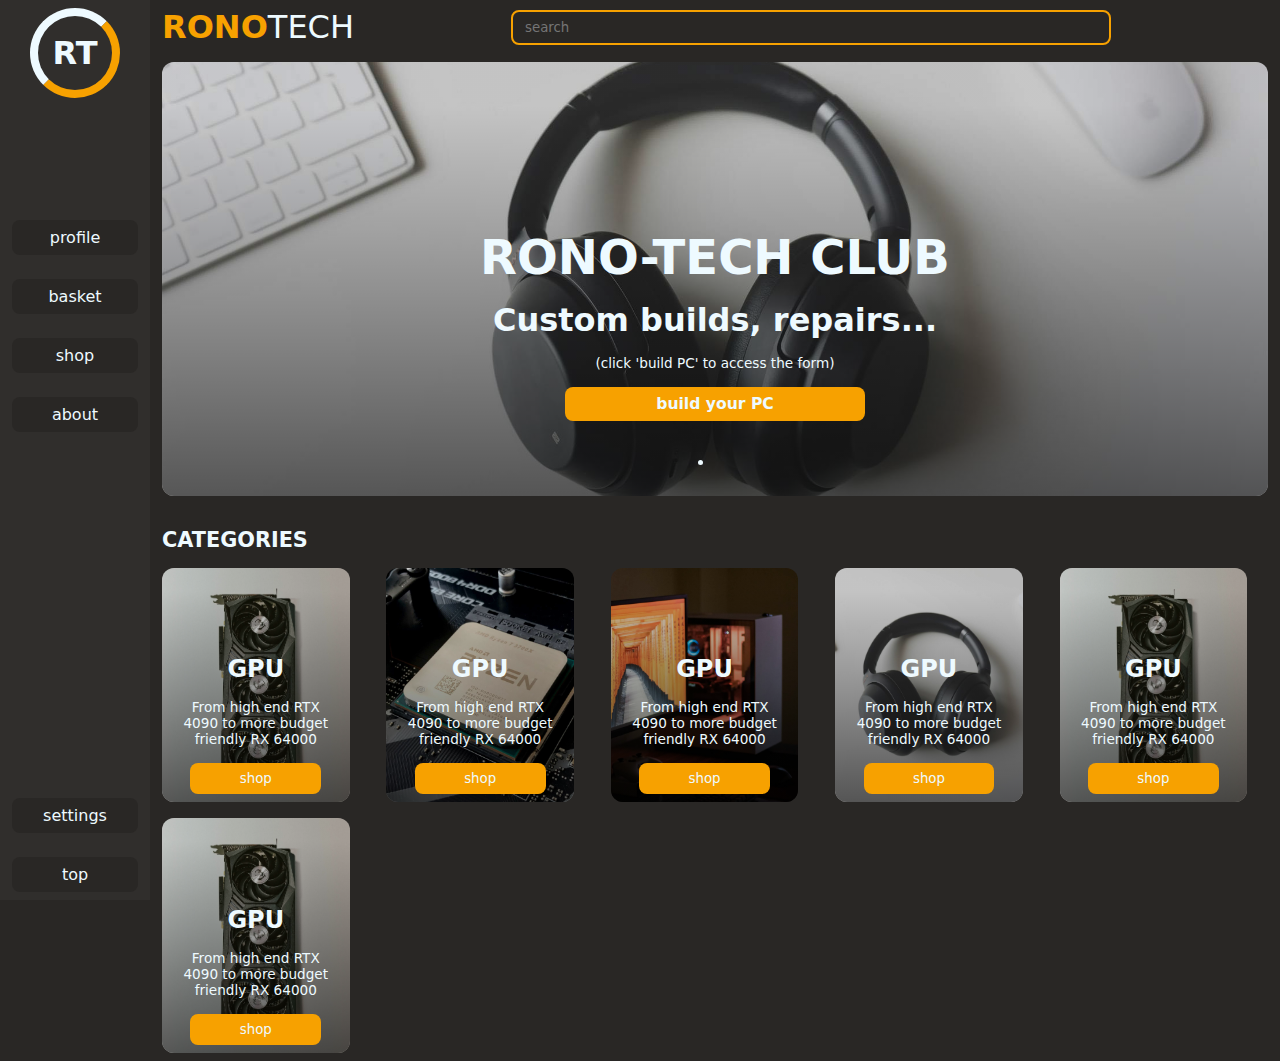
==== index.html @ cb8684fa "freakin made the products page. Why you reading this...go check it out!" ====
<!DOCTYPE html>
<html lang="en">
<head>
    <meta charset="UTF-8">
    <meta name="viewport" content="width=device-width, initial-scale=1.0">
    <title>RONO-TECH</title>
    <!-- css links -->
    <link rel="stylesheet" href="style.css">
    <link rel="stylesheet" href="./styles/pages/homepage.css">
</head>
<body>
    <div class="main-container">
        <div class="container">
            
            <nav>
                <div class="profile-section">
                    <div class="profile-image">
                        <h1>RT</h1>
                    </div>
                </div>
                
                <ul class="nav-links">
                    <a href="./pages/profile.html"><li class="link">profile</li></a>
                    <a href="./pages/products.html"><li class="link">basket</li></a>
                    <a href="./pages/products.html"><li class="link">shop</li></a>
                    <a href="./pages/about.html"><li class="link">about</li></a>
                </ul>
                <p></p>
                <p></p>
                <ul class="nav-links">
                    <a href="#"><li class="link">settings</li></a>
                    <a href="#top"><li class="link">top</li></a>
                </ul>
                
            </nav>
            
            <main>
                
                <header id="top">
                    <p class="logo">
                        <b>RONO</b>TECH
                    </p>
                    <input type="text" name="" placeholder="search" id="">
                    <p></p>
                </header>
                
                <section class="wrapper">
                    
                    <div class="hero">                           
                        
                        <div class="welcome">
                            <div class="mask">
                                <h1 class="hero-text">RONO-TECH CLUB</h1>
                                <h1>Custom builds, repairs...</h1>
                                <p>(click 'build PC' to access the form)</p>
                                <!-- <ul>
                                    <li>Custom build</li>
                                    <li>High end PC parts</li>
                                    <li>PC repairs</li>
                                </ul> -->
                                <button class="shop build-pc">
                                    <h3>build your PC</h3>
                                </button>
                                <p><li></li></p>
                            </div>
                        </div>
                        
                    </div>
                    
                    
                    <p class="heading-large">CATEGORIES</p>
                    
                    
                    <div class="category-cards">
                        <div class="card">
                            <div class="mask">
                                <h2>GPU</h2>
                                <p class="description">
                                    From high end RTX 4090 to more budget friendly RX 64000
                                </p>
                                <a href="./pages/products.html">
                                    <button class="shop">shop</button>
                                </a>
                            </div>
                        </div>
                        <div class="card">
                            <div class="mask">
                                <h2>GPU</h2>
                                <p class="description">
                                    From high end RTX 4090 to more budget friendly RX 64000
                                </p>
                                <a href="./pages/products.html">
                                    <button class="shop">shop</button>
                                </a>
                            </div>
                        </div>
                        <div class="card">
                            <div class="mask">
                                <h2>GPU</h2>
                                <p class="description">
                                    From high end RTX 4090 to more budget friendly RX 64000
                                </p>
                                <a href="./pages/products.html">
                                    <button class="shop">shop</button>
                                </a>
                            </div>
                        </div>
                        <div class="card">
                            <div class="mask">
                                <h2>GPU</h2>
                                <p class="description">
                                    From high end RTX 4090 to more budget friendly RX 64000
                                </p>
                                <a href="./pages/products.html">
                                    <button class="shop">shop</button>
                                </a>
                            </div>
                        </div>
                        <div class="card">
                            <div class="mask">
                                <h2>GPU</h2>
                                <p class="description">
                                    From high end RTX 4090 to more budget friendly RX 64000
                                </p>
                                <a href="./pages/products.html">
                                    <button class="shop">shop</button>
                                </a>
                            </div>
                        </div>
                        <div class="card">
                            <div class="mask">
                                <h2>GPU</h2>
                                <p class="description">
                                    From high end RTX 4090 to more budget friendly RX 64000
                                </p>
                                <a href="./pages/products.html">
                                    <button class="shop">shop</button>
                                </a>
                            </div>
                        </div>
                        
                    </div>
                    
                    
                </section>
            </main>
        </div>
    </div>
</body>
</html>
---- style.css ----
@import url(./styles/colors.css);
@import url(./styles/fonts.css);
@import url(./styles/nav.css);
@import url(./styles/form.css);
@import url(./styles/animations.css);

*,::after,::before{
    padding: 0px;
    margin: 0px;
    box-sizing: border-box;
    color: var(--light);
    font-family: system-ui, -apple-system, BlinkMacSystemFont, 'Segoe UI', Roboto, Oxygen, Ubuntu, Cantarell, 'Open Sans', 'Helvetica Neue', sans-serif;
}

html{
    scroll-behavior: smooth;
}

body{
    background-color: var(--primary);
}

.main-container{
    width: 100%;
    min-height: 100vh;
}

.container{
    display: flex;
    flex-direction: row;
    min-height: 100vh;
}

main{
    flex-grow: 1;
}

.wrapper{
    width: clamp(300px,100%,1600px);
}
.screen-small{
    display: none;
}
a{
    display: block;
    width: 100%;
    text-decoration: none;
    text-align: center;
}

@media screen and (max-width: 600px) {
    nav{
        display: none;
        position: fixed;
        top: 0;
        left: 0;
        z-index: 5;
    }
    .hero{
        height: 90vh;
    }
    .screen-small{
        display: block;
    }
}
---- styles/pages/homepage.css ----
ul,ol{
    list-style-type: circle;
    list-style-position: inside;
}

/* header styles */
header{
    width: clamp(200px,100%,1200px);
    padding: var(--padding);
    display: flex;
    gap: 16px;
    align-items: center;
    justify-content: space-between;
}
.logo{
    font-size: 2rem;
}
.logo>b{
    color: var(--accent);
}
header>input{
    width: clamp(100px,90%,600px);
    background: none;
    padding: var(--padding);
    border: 2px solid var(--accent);
    border-radius: 8px;
}

/* hero section */
.hero{
    min-height: 50vh;
    display: flex;
    padding: var(--padding);
}
.hero>.welcome{
    flex: 1;
    border-radius: 12px;
    overflow: hidden;
    background: url(../../images/headphones.jpg) no-repeat center/cover;
}
.hero>.hero-image{
    flex:1
}

/* this is for the category section */
.category-cards{
    display: grid;
    grid-template-columns: repeat(auto-fill, minmax(200px,1fr));
    grid-auto-rows: auto;
    gap: 16px;
    padding: var(--padding);
}

.card{
    width: 90%;
    aspect-ratio: 4/5;
    max-height: 450px;
    border-radius: 12px;
    background-color: rgb(68, 63, 57);
    overflow: hidden;
    background: url(../../images/gpu.jpg) no-repeat center/cover;
}
.card:nth-child(2){
    background: url(../../images/cpu.jpg) no-repeat center/cover;
}
.card:nth-child(3){
    background: url(../../images/monitor.jpg) no-repeat center/cover;
}
.card:nth-child(4){
    background: url(../../images/headphones.jpg) no-repeat center/cover;
}

.mask{
    width: 100%;
    height: 100%;
    padding: var(--padding);
    background-image: linear-gradient(rgba(0, 0, 0, 0.2) 10%,rgba(0, 0, 0, 0.65));
    display: flex;
    flex-direction: column;
    justify-content: end;
    gap: 16px;
    align-items: center;
}
.mask >p, .mask >h3{
    width: clamp(70px,90%,300px);
    text-align: center;
    /* color: white; */
    font-size: 0.85rem;
}
button.shop{
    width: 80%;
    padding: var(--padding);
    background-color: var(--accent);
    border: none;
    border-radius: 8px;
}
button.build-pc{
    width: clamp(150px,80%,300px);
}
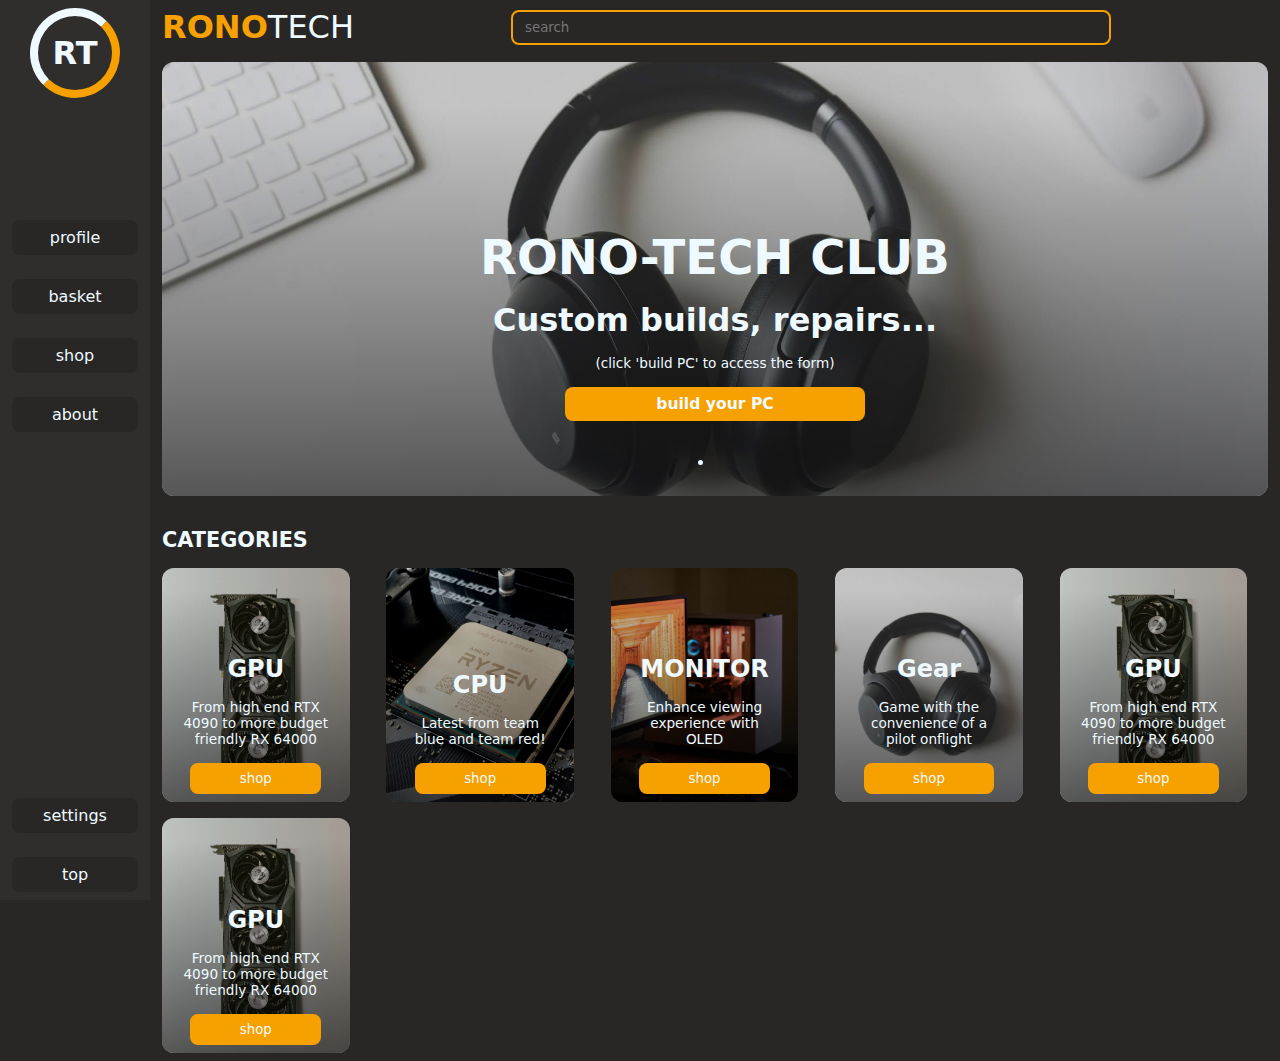
==== commit 8354cf55: "made local storge functionnality" ====
--- a/index.html
+++ b/index.html
@@ -78,41 +78,41 @@
                                 <p class="description">
                                     From high end RTX 4090 to more budget friendly RX 64000
                                 </p>
-                                <a href="./pages/products.html">
-                                    <button class="shop">shop</button>
+                                <a href="./pages/products.html" >
+                                    <button class="shop" onclick="setCategory('gpu')">shop</button>
                                 </a>
                             </div>
                         </div>
                         <div class="card">
                             <div class="mask">
-                                <h2>GPU</h2>
+                                <h2>CPU</h2>
                                 <p class="description">
-                                    From high end RTX 4090 to more budget friendly RX 64000
+                                    Latest from team blue and team red!
                                 </p>
                                 <a href="./pages/products.html">
-                                    <button class="shop">shop</button>
+                                    <button class="shop" onclick="setCategory('cpu')">shop</button>
                                 </a>
                             </div>
                         </div>
                         <div class="card">
                             <div class="mask">
-                                <h2>GPU</h2>
+                                <h2>MONITOR</h2>
                                 <p class="description">
-                                    From high end RTX 4090 to more budget friendly RX 64000
+                                    Enhance viewing experience with OLED
                                 </p>
                                 <a href="./pages/products.html">
-                                    <button class="shop">shop</button>
+                                    <button class="shop" onclick="setCategory('monitor')">shop</button>
                                 </a>
                             </div>
                         </div>
                         <div class="card">
                             <div class="mask">
-                                <h2>GPU</h2>
+                                <h2>Gear</h2>
                                 <p class="description">
-                                    From high end RTX 4090 to more budget friendly RX 64000
+                                    Game with the convenience of a pilot onflight
                                 </p>
                                 <a href="./pages/products.html">
-                                    <button class="shop">shop</button>
+                                    <button class="shop"  onclick="setCategory('gear')">shop</button>
                                 </a>
                             </div>
                         </div>
@@ -146,5 +146,7 @@
             </main>
         </div>
     </div>
+
+    <script src="app.js"></script>
 </body>
 </html>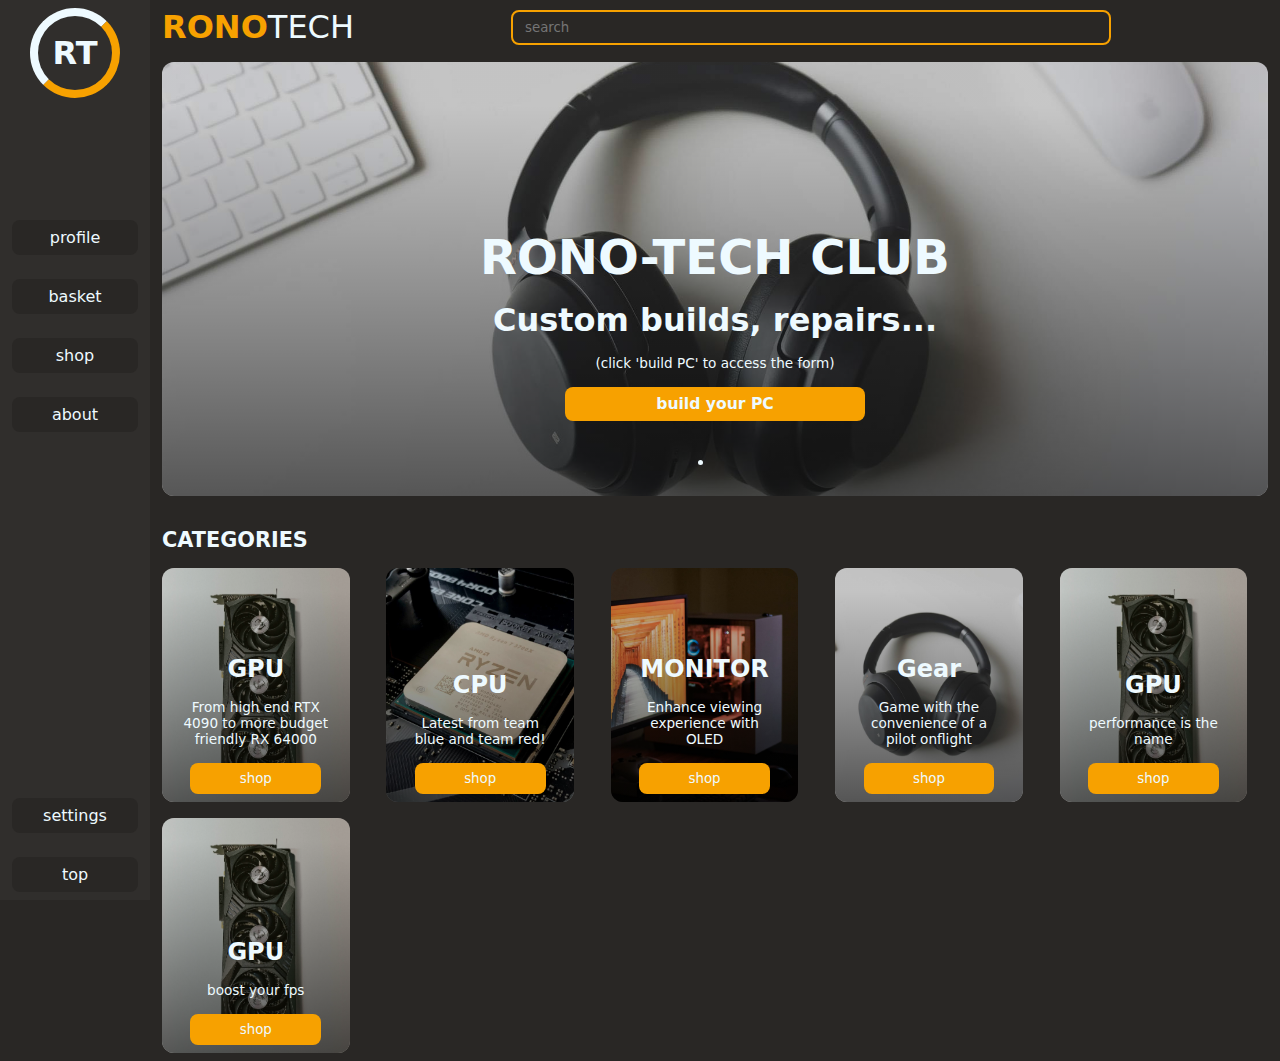
==== commit 72d14c20: "changed cusor type for homepage buttons" ====
--- a/index.html
+++ b/index.html
@@ -120,7 +120,7 @@
                             <div class="mask">
                                 <h2>GPU</h2>
                                 <p class="description">
-                                    From high end RTX 4090 to more budget friendly RX 64000
+                                    performance is the name  
                                 </p>
                                 <a href="./pages/products.html">
                                     <button class="shop">shop</button>
@@ -131,7 +131,7 @@
                             <div class="mask">
                                 <h2>GPU</h2>
                                 <p class="description">
-                                    From high end RTX 4090 to more budget friendly RX 64000
+                                    boost your fps
                                 </p>
                                 <a href="./pages/products.html">
                                     <button class="shop">shop</button>
--- a/styles/pages/homepage.css
+++ b/styles/pages/homepage.css
@@ -93,7 +93,9 @@
     background-color: var(--accent);
     border: none;
     border-radius: 8px;
+    cursor: pointer;
 }
 button.build-pc{
+    cursor: pointer;
     width: clamp(150px,80%,300px);
 }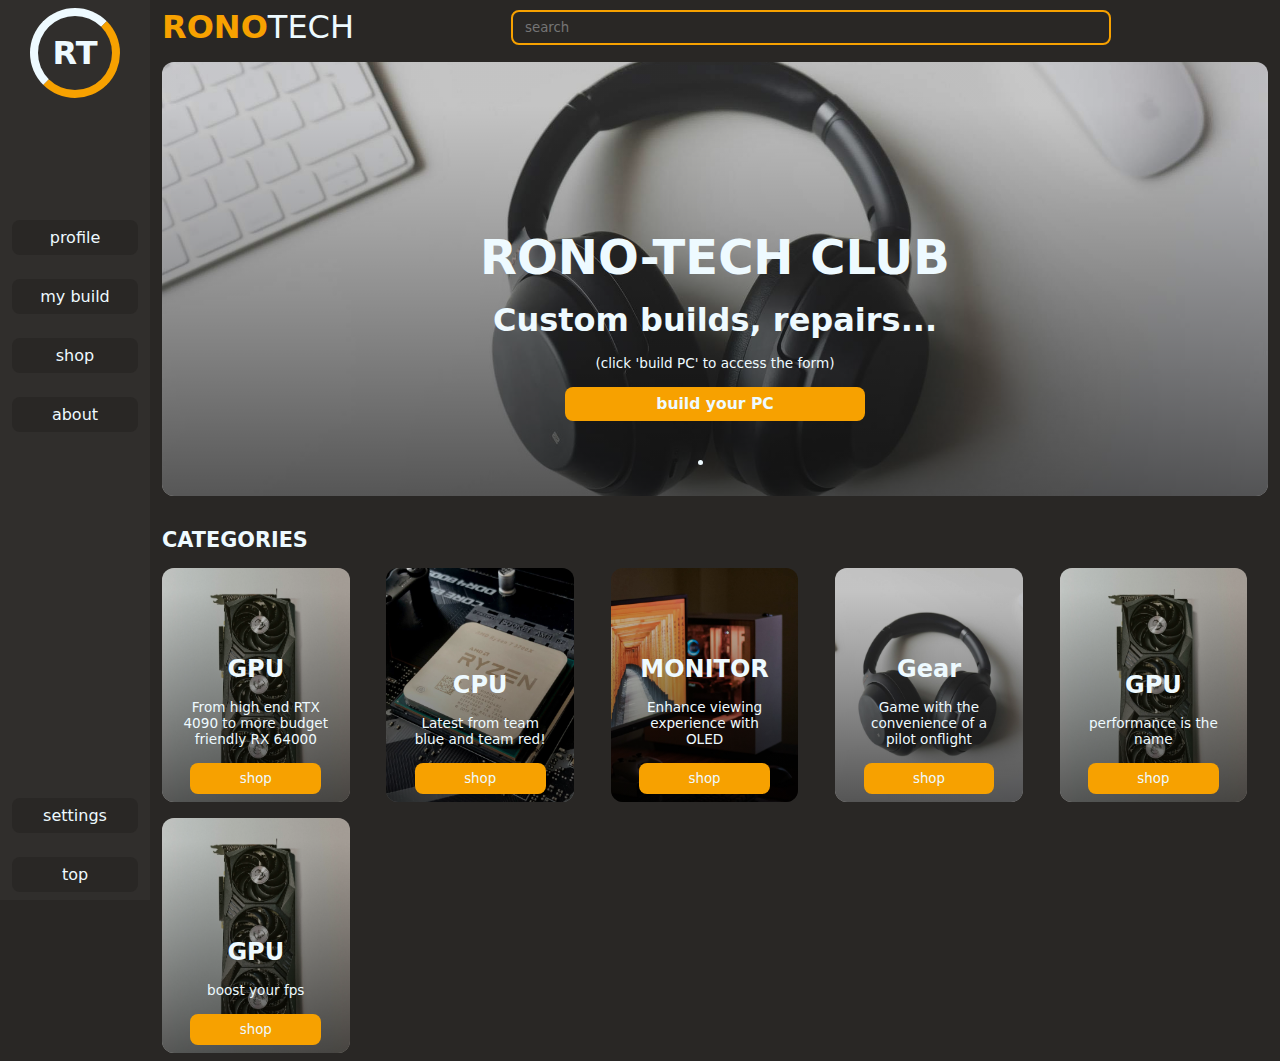
==== commit fab73a1d: "finished the form in custom build" ====
--- a/index.html
+++ b/index.html
@@ -21,7 +21,7 @@
                 
                 <ul class="nav-links">
                     <a href="./pages/profile.html"><li class="link">profile</li></a>
-                    <a href="./pages/products.html"><li class="link">basket</li></a>
+                    <a href="./pages/custom.html"><li class="link">my build</li></a>
                     <a href="./pages/products.html"><li class="link">shop</li></a>
                     <a href="./pages/about.html"><li class="link">about</li></a>
                 </ul>
@@ -58,9 +58,11 @@
                                     <li>High end PC parts</li>
                                     <li>PC repairs</li>
                                 </ul> -->
-                                <button class="shop build-pc">
-                                    <h3>build your PC</h3>
-                                </button>
+                                <a href="./pages/custom.html">
+                                    <button class="shop build-pc">
+                                        <h3>build your PC</h3>
+                                    </button>
+                                </a>
                                 <p><li></li></p>
                             </div>
                         </div>
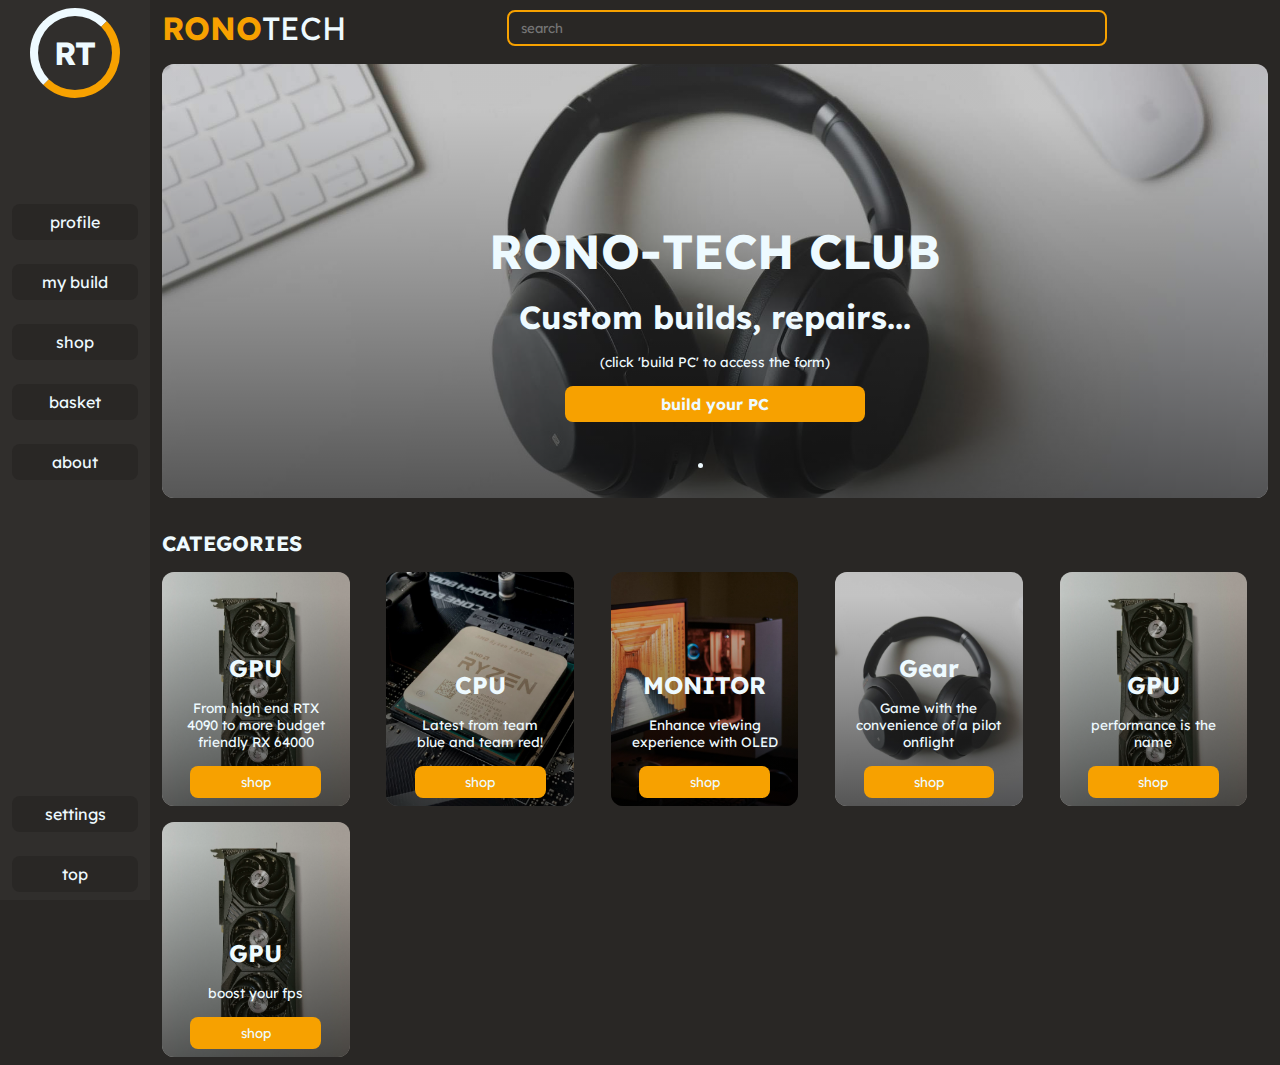
==== commit 51d12a42: "clear items function in basket" ====
--- a/index.html
+++ b/index.html
@@ -23,6 +23,7 @@
                     <a href="./pages/profile.html"><li class="link">profile</li></a>
                     <a href="./pages/custom.html"><li class="link">my build</li></a>
                     <a href="./pages/products.html"><li class="link">shop</li></a>
+                    <a href="./pages/basket.html"><li class="link">basket</li></a>
                     <a href="./pages/about.html"><li class="link">about</li></a>
                 </ul>
                 <p></p>
@@ -33,6 +34,8 @@
                 </ul>
                 
             </nav>
+
+            <div class="nav-modal screen-small"></div>
             
             <main>
                 
@@ -40,8 +43,9 @@
                     <p class="logo">
                         <b>RONO</b>TECH
                     </p>
-                    <input type="text" name="" placeholder="search" id="">
-                    <p></p>
+                    <input type="text" class="screen-large" name="" placeholder="search" id="">
+                    <div class="screen-large"></div>
+                    <div class="menu screen-small"></div>
                 </header>
                 
                 <section class="wrapper">
@@ -53,11 +57,6 @@
                                 <h1 class="hero-text">RONO-TECH CLUB</h1>
                                 <h1>Custom builds, repairs...</h1>
                                 <p>(click 'build PC' to access the form)</p>
-                                <!-- <ul>
-                                    <li>Custom build</li>
-                                    <li>High end PC parts</li>
-                                    <li>PC repairs</li>
-                                </ul> -->
                                 <a href="./pages/custom.html">
                                     <button class="shop build-pc">
                                         <h3>build your PC</h3>
@@ -143,12 +142,13 @@
                         
                     </div>
                     
-                    
                 </section>
             </main>
         </div>
     </div>
 
     <script src="app.js"></script>
+    <script src="./scripts/menu.js"></script>
+    <script src="./scripts/homepage.js"></script>
 </body>
 </html>--- a/style.css
+++ b/style.css
@@ -1,3 +1,5 @@
+@import url('https://fonts.googleapis.com/css2?family=Lexend+Deca:wght@100..900&display=swap');
+
 @import url(./styles/colors.css);
 @import url(./styles/fonts.css);
 @import url(./styles/nav.css);
@@ -9,7 +11,7 @@
     margin: 0px;
     box-sizing: border-box;
     color: var(--light);
-    font-family: system-ui, -apple-system, BlinkMacSystemFont, 'Segoe UI', Roboto, Oxygen, Ubuntu, Cantarell, 'Open Sans', 'Helvetica Neue', sans-serif;
+    font-family: "Lexend Deca",system-ui, -apple-system, BlinkMacSystemFont, 'Segoe UI', Roboto, Oxygen, Ubuntu, Cantarell, 'Open Sans', 'Helvetica Neue', sans-serif;
 }
 
 html{
@@ -41,6 +43,9 @@
 .screen-small{
     display: none;
 }
+.screen-large{
+    display: block;
+}
 a{
     display: block;
     width: 100%;
@@ -57,9 +62,12 @@
         z-index: 5;
     }
     .hero{
-        height: 90vh;
+        height: 65vh;
     }
     .screen-small{
         display: block;
     }
+    .screen-large{
+        display: none;
+    }
 }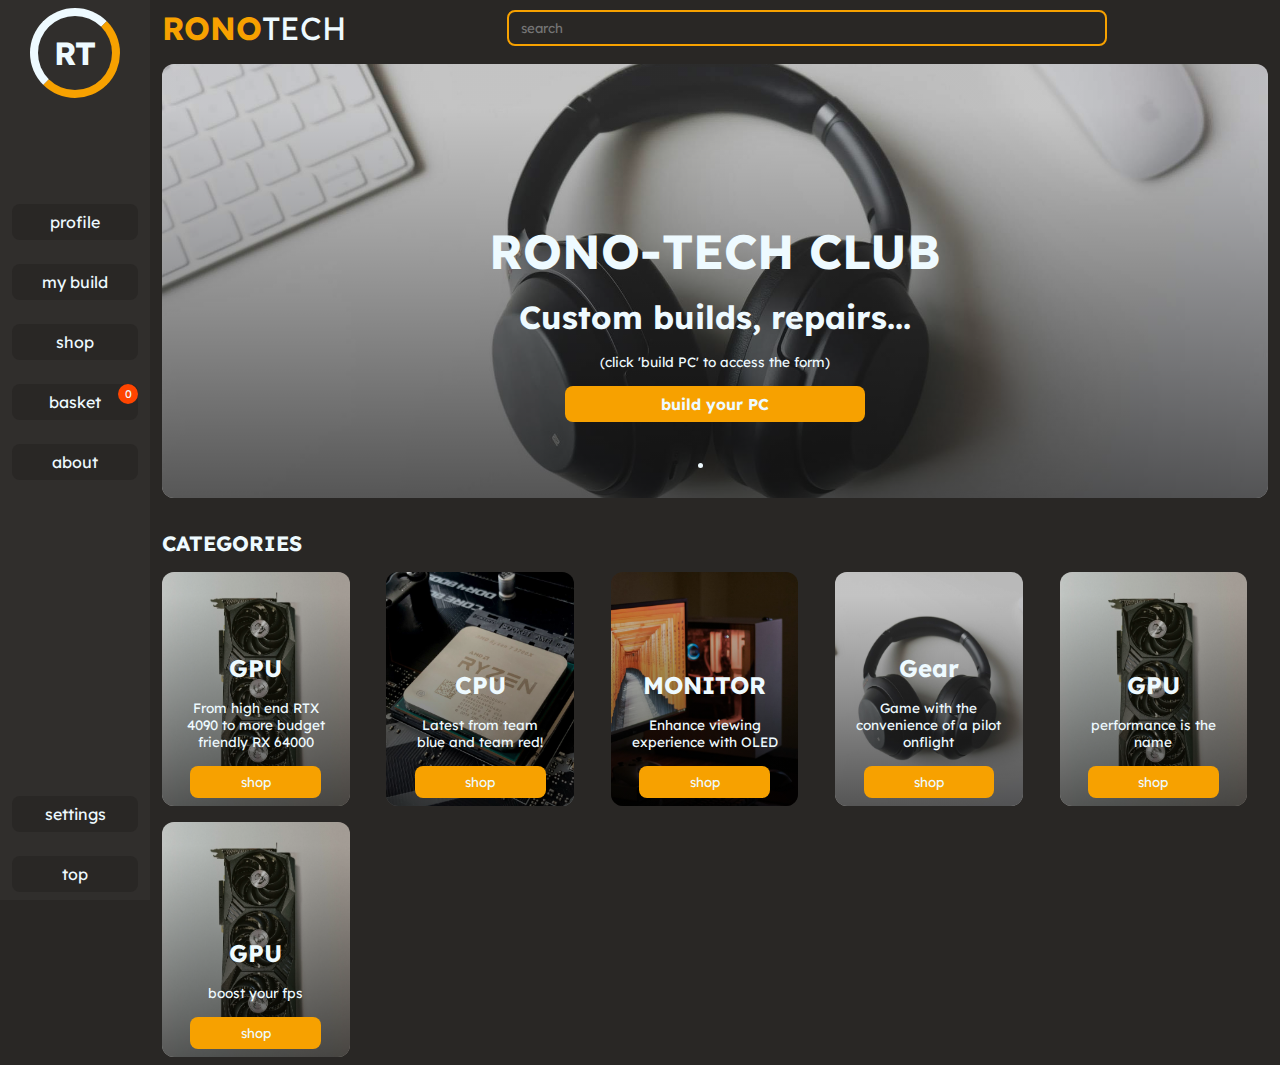
==== commit e2eecc76: "notification logic" ====
--- a/index.html
+++ b/index.html
@@ -23,7 +23,7 @@
                     <a href="./pages/profile.html"><li class="link">profile</li></a>
                     <a href="./pages/custom.html"><li class="link">my build</li></a>
                     <a href="./pages/products.html"><li class="link">shop</li></a>
-                    <a href="./pages/basket.html"><li class="link">basket</li></a>
+                    <a href="./pages/basket.html"><li class="link basket">basket <span class="message-bubble">0</span></li></a>
                     <a href="./pages/about.html"><li class="link">about</li></a>
                 </ul>
                 <p></p>
@@ -150,5 +150,6 @@
     <script src="app.js"></script>
     <script src="./scripts/menu.js"></script>
     <script src="./scripts/homepage.js"></script>
+    <script src="./scripts/notifications.js"></script>
 </body>
 </html>